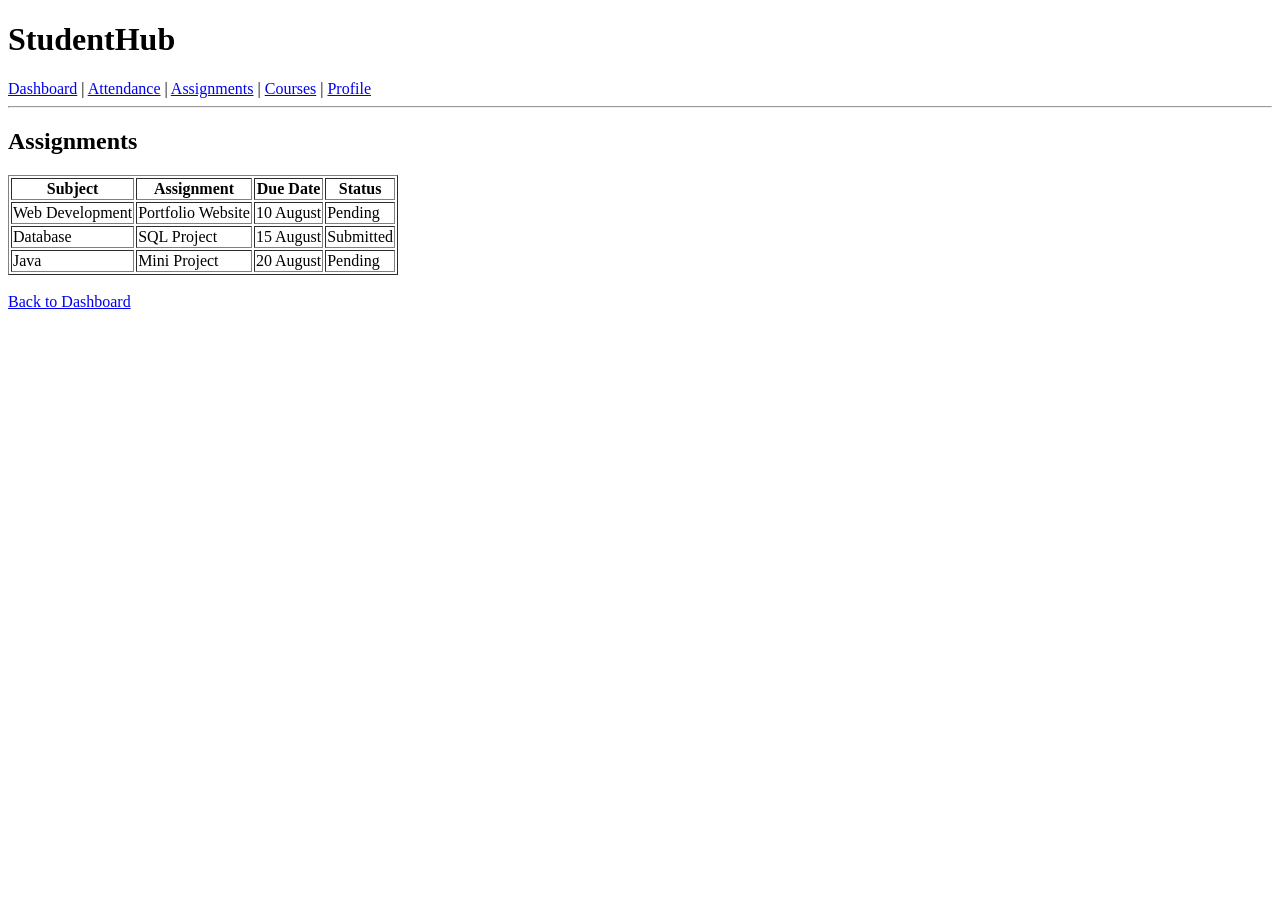
==== pages/assignments.html @ 300df367 "Add StudentHub project files" ====
<!DOCTYPE html>
<html>
<head>
    <title>Assignments - StudentHub</title>
</head>

<body>

<h1>StudentHub</h1>

<nav>
    <a href="dashboard.html">Dashboard</a> |
    <a href="attendance.html">Attendance</a> |
    <a href="assignments.html">Assignments</a> |
    <a href="courses.html">Courses</a> |
    <a href="profile.html">Profile</a>
</nav>

<hr>

<h2>Assignments</h2>

<table border="1">

<tr>
    <th>Subject</th>
    <th>Assignment</th>
    <th>Due Date</th>
    <th>Status</th>
</tr>

<tr>
    <td>Web Development</td>
    <td>Portfolio Website</td>
    <td>10 August</td>
    <td>Pending</td>
</tr>

<tr>
    <td>Database</td>
    <td>SQL Project</td>
    <td>15 August</td>
    <td>Submitted</td>
</tr>

<tr>
    <td>Java</td>
    <td>Mini Project</td>
    <td>20 August</td>
    <td>Pending</td>
</tr>

</table>

<br>

<a href="dashboard.html">Back to Dashboard</a>

</body>
</html>
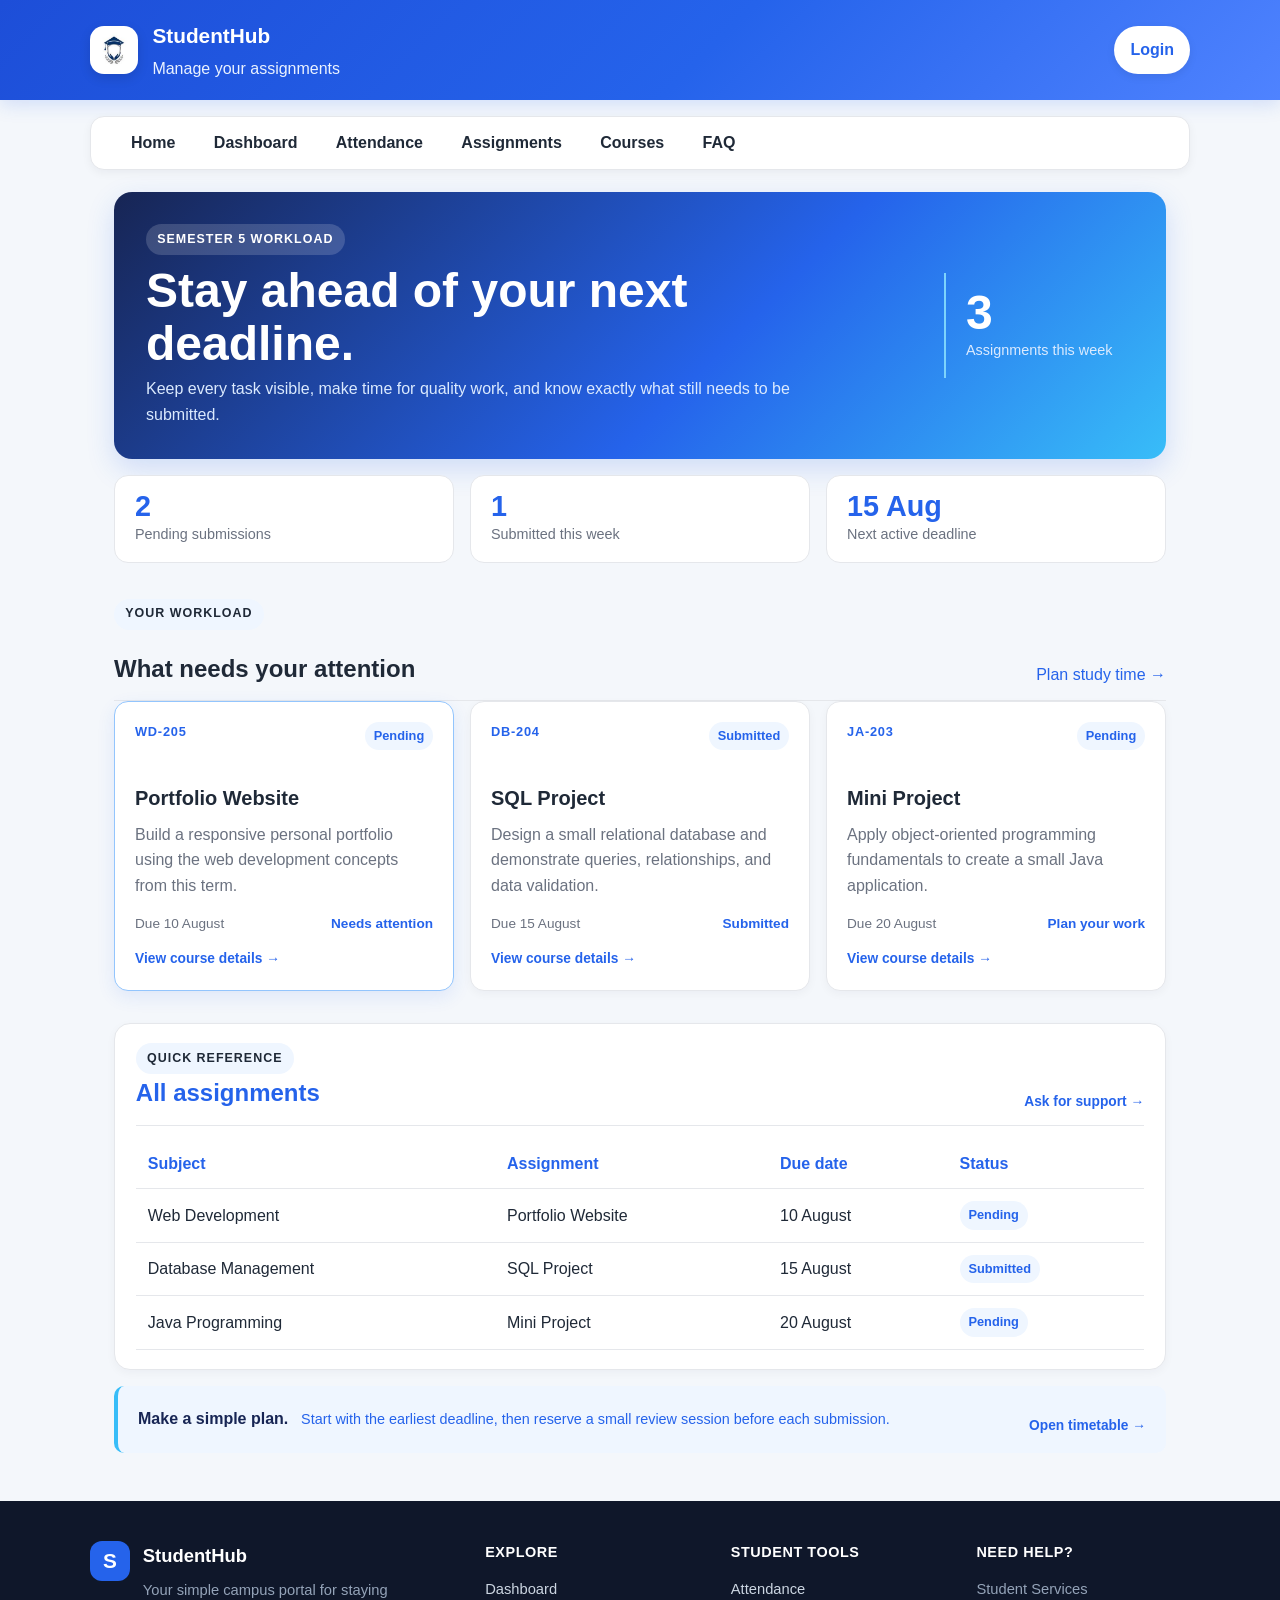
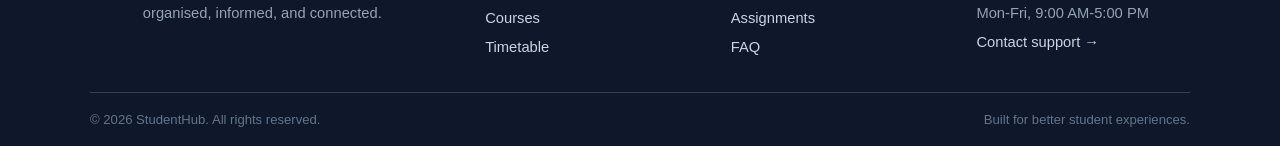
==== commit 059d47d0: "Initial commit" ====
--- a/pages/assignments.html
+++ b/pages/assignments.html
@@ -1,60 +1,121 @@
 <!DOCTYPE html>
-<html>
+<html lang="en">
 <head>
+    <meta charset="UTF-8">
+    <meta name="viewport" content="width=device-width, initial-scale=1.0">
     <title>Assignments - StudentHub</title>
+    <link rel="stylesheet" href="../css/style.css">
 </head>
+<body>
+    <header class="hero">
+        <div class="hero-inner">
+            <div class="brand">
+                <img class="logo" src="../images/logo.png" alt="StudentHub logo">
+                <div>
+                    <h1>StudentHub</h1>
+                    <p>Manage your assignments</p>
+                </div>
+            </div>
+            <a class="btn" href="login.html">Login</a>
+        </div>
+    </header>
 
-<body>
+    <nav class="top-nav">
+        <a href="index.html">Home</a>
+        <a href="dashboard.html">Dashboard</a>
+        <a href="attendance.html">Attendance</a>
+        <a href="assignments.html">Assignments</a>
+        <a href="courses.htm">Courses</a>
+        <a href="faq.html">FAQ</a>
+    </nav>
 
-<h1>StudentHub</h1>
+    <main class="container assignments-page">
+        <section class="assignments-welcome">
+            <div>
+                <span class="eyebrow">Semester 5 workload</span>
+                <h2>Stay ahead of your next deadline.</h2>
+                <p>Keep every task visible, make time for quality work, and know exactly what still needs to be submitted.</p>
+            </div>
+            <div class="assignment-count">
+                <strong>3</strong>
+                <span>Assignments this week</span>
+            </div>
+        </section>
 
-<nav>
-    <a href="dashboard.html">Dashboard</a> |
-    <a href="attendance.html">Attendance</a> |
-    <a href="assignments.html">Assignments</a> |
-    <a href="courses.html">Courses</a> |
-    <a href="profile.html">Profile</a>
-</nav>
+        <section class="assignment-summary" aria-label="Assignment summary">
+            <div><strong>2</strong><span>Pending submissions</span></div>
+            <div><strong>1</strong><span>Submitted this week</span></div>
+            <div><strong>15 Aug</strong><span>Next active deadline</span></div>
+        </section>
 
-<hr>
+        <section class="assignments-section">
+            <div class="section-heading">
+                <div>
+                    <span class="eyebrow">Your workload</span>
+                    <h2>What needs your attention</h2>
+                </div>
+                <a href="timetable.html">Plan study time &rarr;</a>
+            </div>
+            <div class="assignment-cards">
+                <article class="assignment-card assignment-card-priority">
+                    <div class="assignment-card-top"><span class="assignment-code">WD-205</span><span class="table-status pending">Pending</span></div>
+                    <h3>Portfolio Website</h3>
+                    <p>Build a responsive personal portfolio using the web development concepts from this term.</p>
+                    <div class="assignment-meta"><span>Due 10 August</span><strong>Needs attention</strong></div>
+                    <a href="courses.htm">View course details &rarr;</a>
+                </article>
+                <article class="assignment-card">
+                    <div class="assignment-card-top"><span class="assignment-code">DB-204</span><span class="table-status submitted">Submitted</span></div>
+                    <h3>SQL Project</h3>
+                    <p>Design a small relational database and demonstrate queries, relationships, and data validation.</p>
+                    <div class="assignment-meta"><span>Due 15 August</span><strong>Submitted</strong></div>
+                    <a href="courses.htm">View course details &rarr;</a>
+                </article>
+                <article class="assignment-card">
+                    <div class="assignment-card-top"><span class="assignment-code">JA-203</span><span class="table-status pending">Pending</span></div>
+                    <h3>Mini Project</h3>
+                    <p>Apply object-oriented programming fundamentals to create a small Java application.</p>
+                    <div class="assignment-meta"><span>Due 20 August</span><strong>Plan your work</strong></div>
+                    <a href="courses.htm">View course details &rarr;</a>
+                </article>
+            </div>
+        </section>
 
-<h2>Assignments</h2>
+        <section class="page-card assignment-table-card">
+            <div class="section-heading">
+                <div>
+                    <span class="eyebrow">Quick reference</span>
+                    <h2>All assignments</h2>
+                </div>
+                <a href="contact.html">Ask for support &rarr;</a>
+            </div>
+            <div class="table-wrap">
+                <table>
+                    <thead><tr><th>Subject</th><th>Assignment</th><th>Due date</th><th>Status</th></tr></thead>
+                    <tbody>
+                        <tr><td>Web Development</td><td>Portfolio Website</td><td>10 August</td><td><span class="table-status pending">Pending</span></td></tr>
+                        <tr><td>Database Management</td><td>SQL Project</td><td>15 August</td><td><span class="table-status submitted">Submitted</span></td></tr>
+                        <tr><td>Java Programming</td><td>Mini Project</td><td>20 August</td><td><span class="table-status pending">Pending</span></td></tr>
+                    </tbody>
+                </table>
+            </div>
+        </section>
 
-<table border="1">
+        <section class="assignment-tip">
+            <strong>Make a simple plan.</strong>
+            <span>Start with the earliest deadline, then reserve a small review session before each submission.</span>
+            <a href="timetable.html">Open timetable &rarr;</a>
+        </section>
+    </main>
 
-<tr>
-    <th>Subject</th>
-    <th>Assignment</th>
-    <th>Due Date</th>
-    <th>Status</th>
-</tr>
-
-<tr>
-    <td>Web Development</td>
-    <td>Portfolio Website</td>
-    <td>10 August</td>
-    <td>Pending</td>
-</tr>
-
-<tr>
-    <td>Database</td>
-    <td>SQL Project</td>
-    <td>15 August</td>
-    <td>Submitted</td>
-</tr>
-
-<tr>
-    <td>Java</td>
-    <td>Mini Project</td>
-    <td>20 August</td>
-    <td>Pending</td>
-</tr>
-
-</table>
-
-<br>
-
-<a href="dashboard.html">Back to Dashboard</a>
-
+    <footer class="site-footer">
+        <div class="footer-inner">
+            <div class="footer-brand"><div class="footer-logo">S</div><div><h2>StudentHub</h2><p>Your simple campus portal for staying organised, informed, and connected.</p></div></div>
+            <div class="footer-column"><h3>Explore</h3><a href="dashboard.html">Dashboard</a><a href="courses.htm">Courses</a><a href="timetable.html">Timetable</a></div>
+            <div class="footer-column"><h3>Student tools</h3><a href="attendance.html">Attendance</a><a href="assignments.html">Assignments</a><a href="faq.html">FAQ</a></div>
+            <div class="footer-column"><h3>Need help?</h3><p>Student Services<br>Mon-Fri, 9:00 AM-5:00 PM</p><a href="contact.html">Contact support &rarr;</a></div>
+        </div>
+        <div class="footer-bottom"><span>&copy; 2026 StudentHub. All rights reserved.</span><span>Built for better student experiences.</span></div>
+    </footer>
 </body>
 </html>
--- a/css/style.css
+++ b/css/style.css
@@ -0,0 +1,1871 @@
+:root {
+    --bg: #f4f7fb;
+    --card: #ffffff;
+    --text: #1f2937;
+    --muted: #6b7280;
+    --primary: #2563eb;
+    --border: #e5e7eb;
+}
+
+* {
+    box-sizing: border-box;
+}
+
+body {
+    margin: 0;
+    font-family: "Segoe UI", Arial, sans-serif;
+    background: var(--bg);
+    color: var(--text);
+    line-height: 1.6;
+}
+
+a {
+    color: var(--primary);
+    text-decoration: none;
+}
+
+a:hover {
+    color: #1d4ed8;
+}
+
+.hero {
+    background: linear-gradient(135deg, #1d4ed8, #2563eb 55%, #4f83ff);
+    color: #fff;
+    padding: 1.2rem 1.5rem;
+    box-shadow: 0 4px 18px rgba(37, 99, 235, 0.18);
+}
+
+.hero-inner {
+    max-width: 1100px;
+    margin: 0 auto;
+    display: flex;
+    justify-content: space-between;
+    align-items: center;
+    gap: 1rem;
+}
+
+.brand {
+    display: flex;
+    align-items: center;
+    gap: 0.9rem;
+}
+
+.logo {
+    width: 48px;
+    height: 48px;
+    border-radius: 14px;
+    object-fit: cover;
+    box-shadow: 0 4px 12px rgba(0, 0, 0, 0.12);
+    background: #fff;
+    padding: 2px;
+}
+
+.hero h1 {
+    margin: 0;
+    font-size: 1.3rem;
+    color: #fff;
+}
+
+.hero p {
+    margin: 0.2rem 0 0;
+    color: #eaf2ff;
+}
+
+.btn {
+    display: inline-block;
+    padding: 0.7rem 1rem;
+    border-radius: 999px;
+    background: #fff;
+    color: var(--primary);
+    font-weight: 600;
+    box-shadow: 0 3px 8px rgba(0, 0, 0, 0.08);
+}
+
+.btn.primary {
+    background: var(--primary);
+    color: #fff;
+}
+
+.btn.secondary {
+    background: transparent;
+    color: #fff;
+    border: 1px solid rgba(255,255,255,0.7);
+}
+
+.top-nav {
+    max-width: 1100px;
+    margin: 1rem auto 0;
+    padding: 0 1.5rem;
+    display: flex;
+    flex-wrap: wrap;
+    gap: 0.4rem;
+    background: #fff;
+    border: 1px solid var(--border);
+    border-radius: 14px;
+    box-shadow: 0 3px 10px rgba(15, 23, 42, 0.05);
+}
+
+.top-nav a {
+    padding: 0.8rem 1rem;
+    color: var(--text);
+    font-weight: 600;
+    border-radius: 10px;
+    transition: all 0.2s ease;
+}
+
+.top-nav a:hover {
+    background: var(--primary);
+    color: #fff;
+}
+
+.container {
+    max-width: 1100px;
+    margin: 1rem auto 2rem;
+    padding: 0 1.5rem;
+}
+
+.intro,
+.page-card,
+.auth-card {
+    background: var(--card);
+    border: 1px solid var(--border);
+    border-radius: 16px;
+    box-shadow: 0 3px 10px rgba(15, 23, 42, 0.04);
+}
+
+.intro,
+.page-card {
+    padding: 1.2rem 1.3rem;
+    margin-bottom: 1rem;
+}
+
+.intro h2,
+.page-card h2,
+.auth-card h1 {
+    margin: 0 0 0.4rem;
+    color: var(--primary);
+}
+
+.intro p,
+.page-card p,
+.auth-card p,
+.card p,
+.info-list,
+details p {
+    color: var(--muted);
+}
+
+.actions,
+.auth-links {
+    display: flex;
+    gap: 0.8rem;
+    flex-wrap: wrap;
+}
+
+.grid,
+.card-grid {
+    display: grid;
+    grid-template-columns: repeat(3, minmax(0, 1fr));
+    gap: 1rem;
+}
+
+.card {
+    background: var(--card);
+    border: 1px solid var(--border);
+    border-radius: 14px;
+    padding: 1rem;
+    box-shadow: 0 3px 10px rgba(15, 23, 42, 0.04);
+}
+
+.card h3 {
+    margin-top: 0;
+    margin-bottom: 0.4rem;
+    color: var(--primary);
+}
+
+.image-card img {
+    width: 100%;
+    height: 180px;
+    object-fit: cover;
+    border-radius: 10px;
+    margin-bottom: 0.7rem;
+}
+
+.auth-body {
+    min-height: 100vh;
+    display: grid;
+    place-items: center;
+    padding: 1.5rem;
+    background: linear-gradient(135deg, #eef4ff, #f8fbff);
+}
+
+.auth-card {
+    width: min(100%, 430px);
+    padding: 1.5rem;
+}
+
+form label {
+    display: block;
+    margin-bottom: 0.35rem;
+    font-weight: 600;
+}
+
+input,
+select,
+textarea,
+button {
+    width: 100%;
+    padding: 0.8rem 0.9rem;
+    border: 1px solid var(--border);
+    border-radius: 10px;
+    font: inherit;
+    margin-bottom: 0.8rem;
+}
+
+button {
+    background: var(--primary);
+    color: #fff;
+    border: none;
+    cursor: pointer;
+    font-weight: 600;
+}
+
+button:hover {
+    opacity: 0.95;
+}
+
+table {
+    width: 100%;
+    border-collapse: collapse;
+}
+
+th,
+td {
+    padding: 0.75rem;
+    border-bottom: 1px solid var(--border);
+    text-align: left;
+}
+
+th {
+    color: var(--primary);
+}
+
+.status-pill {
+    display: inline-block;
+    padding: 0.3rem 0.6rem;
+    border-radius: 999px;
+    background: #eff6ff;
+    color: var(--primary);
+    font-size: 0.85rem;
+    margin-bottom: 0.8rem;
+}
+
+.info-list {
+    padding-left: 1.1rem;
+    margin: 0;
+}
+
+summary {
+    cursor: pointer;
+    font-weight: 600;
+    color: var(--text);
+}
+
+summary + p {
+    margin-top: 0.45rem;
+}
+
+.contact-list > div {
+    margin-bottom: 0.7rem;
+}
+
+.site-footer {
+    margin-top: 3rem;
+    padding: 2.5rem 1.5rem 1rem;
+    background: #0f172a;
+    color: #cbd5e1;
+}
+
+.footer-inner {
+    max-width: 1100px;
+    margin: 0 auto;
+    display: grid;
+    grid-template-columns: 1.7fr repeat(3, 1fr);
+    gap: 2rem;
+}
+
+.footer-brand {
+    display: flex;
+    align-items: flex-start;
+    gap: 0.8rem;
+}
+
+.footer-logo {
+    display: grid;
+    place-items: center;
+    flex: 0 0 40px;
+    width: 40px;
+    height: 40px;
+    border-radius: 12px;
+    background: #2563eb;
+    color: #fff;
+    font-size: 1.3rem;
+    font-weight: 800;
+}
+
+.footer-brand h2,
+.footer-column h3 {
+    margin: 0 0 0.55rem;
+    color: #fff;
+}
+
+.footer-brand h2 {
+    font-size: 1.15rem;
+}
+
+.footer-brand p,
+.footer-column p {
+    max-width: 260px;
+    margin: 0;
+    color: #94a3b8;
+    font-size: 0.92rem;
+}
+
+.footer-column {
+    display: flex;
+    flex-direction: column;
+    align-items: flex-start;
+    gap: 0.35rem;
+}
+
+.footer-column h3 {
+    font-size: 0.9rem;
+    letter-spacing: 0.04em;
+    text-transform: uppercase;
+}
+
+.footer-column a {
+    color: #cbd5e1;
+    font-size: 0.92rem;
+}
+
+.footer-column a:hover {
+    color: #fff;
+}
+
+.footer-bottom {
+    max-width: 1100px;
+    display: flex;
+    justify-content: space-between;
+    gap: 1rem;
+    margin: 2rem auto 0;
+    padding-top: 1rem;
+    border-top: 1px solid #334155;
+    color: #64748b;
+    font-size: 0.82rem;
+}
+
+.auth-footer {
+    width: min(100%, 1100px);
+    margin: 2rem auto 0;
+}
+
+@media (max-width: 768px) {
+    .hero-inner {
+        flex-direction: column;
+        align-items: flex-start;
+    }
+
+    .home-hero {
+        align-items: flex-start;
+        flex-direction: column;
+    }
+
+    .home-hero .actions {
+        width: 100%;
+    }
+
+    .home-hero .btn {
+        flex: 1 1 180px;
+        text-align: center;
+    }
+
+    .grid,
+    .card-grid,
+    .home-actions-grid {
+        grid-template-columns: 1fr;
+    }
+
+    .home-stats {
+        grid-template-columns: 1fr;
+    }
+
+    .home-section-heading {
+        align-items: flex-start;
+        flex-direction: column;
+    }
+}
+
+@media (max-width: 520px) {
+    .home-page {
+        padding: 0 1rem;
+    }
+
+    .home-hero {
+        padding: 1.35rem;
+    }
+
+    .home-hero h2 {
+        font-size: 2rem;
+    }
+
+    .home-hero .actions {
+        flex-direction: column;
+    }
+
+    .home-hero .btn {
+        flex-basis: auto;
+        width: 100%;
+    }
+
+    .campus-grid {
+        grid-template-columns: 1fr;
+    }
+
+    .campus-card {
+        grid-template-columns: 110px 1fr;
+    }
+}
+
+.skip-link {
+    position: absolute;
+    left: -9999px;
+}
+
+.skip-link:focus {
+    left: 1rem;
+    top: 1rem;
+    background: #fff;
+    padding: 0.5rem;
+    border-radius: 8px;
+}
+
+.breadcrumb {
+    font-size: 0.95rem;
+    color: var(--muted);
+    padding-left: 1.25rem;
+}
+
+.auth-page {
+    min-height: 100vh;
+    display: flex;
+    flex-direction: column;
+    justify-content: center;
+    align-items: center;
+    padding: 2rem 1rem;
+}
+
+.auth-page h1,
+.auth-page h2 {
+    text-align: center;
+    margin-bottom: 0.5rem;
+}
+
+.login-crd {
+    width: 100%;
+    max-width: 440px;
+    background: var(--card);
+    padding: 1.25rem;
+    border: 1px solid var(--border);
+    border-radius: 14px;
+    box-shadow: 0 4px 12px rgba(15, 23, 42, 0.04);
+    margin: 1rem 0;
+}
+
+.links {
+    display: flex;
+    justify-content: center;
+    gap: 1rem;
+    margin-top: 0.75rem;
+}
+
+.eyebrow {
+    display: inline-block;
+    padding: 0.35rem 0.7rem;
+    border-radius: 999px;
+    background: #eff6ff;
+    color: var(--primary-dark);
+    font-size: 0.78rem;
+    font-weight: 700;
+    letter-spacing: 0.08em;
+    text-transform: uppercase;
+}
+
+.page-intro {
+    margin-bottom: 1rem;
+}
+
+.page-intro h2 {
+    margin: 0.4rem 0 0.4rem;
+}
+
+.content-card,
+.info-card {
+    background: #f8fbff;
+    border: 1px solid var(--border);
+    border-radius: 14px;
+    padding: 1rem 1.1rem;
+    margin-top: 1rem;
+}
+
+.faq-item {
+    border-bottom: 1px solid var(--border);
+    padding: 0.7rem 0;
+}
+
+.faq-item:last-child {
+    border-bottom: 0;
+}
+
+.faq-item summary {
+    cursor: pointer;
+    font-weight: 600;
+    color: var(--primary-dark);
+}
+
+.faq-item[open] summary {
+    margin-bottom: 0.35rem;
+}
+
+.faq-answer {
+    color: var(--muted);
+    margin: 0;
+}
+
+.info-list {
+    padding-left: 1rem;
+    color: var(--muted);
+}
+
+.styled-form {
+    display: grid;
+    gap: 0.8rem;
+}
+
+.form-grid {
+    display: grid;
+    grid-template-columns: repeat(2, minmax(0, 1fr));
+    gap: 0.85rem;
+}
+
+.styled-form label {
+    display: grid;
+    gap: 0.35rem;
+    font-weight: 600;
+    color: var(--text);
+}
+
+.styled-form textarea {
+    min-height: 120px;
+    resize: vertical;
+}
+
+.contact-grid {
+    display: grid;
+    grid-template-columns: 1.05fr 0.95fr;
+    gap: 1rem;
+}
+
+.contact-list {
+    display: grid;
+    gap: 0.7rem;
+}
+
+.contact-list div {
+    background: var(--card);
+    border: 1px solid var(--border);
+    border-radius: 12px;
+    padding: 0.75rem;
+}
+
+.status-pill {
+    display: inline-block;
+    margin-bottom: 0.6rem;
+    padding: 0.3rem 0.6rem;
+    border-radius: 999px;
+    background: #eff6ff;
+    color: var(--primary);
+    font-size: 0.8rem;
+    font-weight: 700;
+}
+
+@media (max-width: 768px) {
+    .page-layout {
+        flex-direction: column;
+    }
+
+    .side-nav {
+        width: 100%;
+    }
+
+    .form-grid,
+    .contact-grid {
+        grid-template-columns: 1fr;
+    }
+
+    .footer-inner {
+        grid-template-columns: repeat(2, minmax(0, 1fr));
+    }
+}
+
+@media (max-width: 520px) {
+    .footer-inner {
+        grid-template-columns: 1fr;
+    }
+
+    .footer-bottom {
+        align-items: flex-start;
+        flex-direction: column;
+    }
+}
+
+.faq-hero {
+    display: flex;
+    justify-content: space-between;
+    align-items: end;
+    gap: 2rem;
+    margin-bottom: 1rem;
+    padding: 2rem;
+    border-radius: 16px;
+    background: linear-gradient(135deg, #172554, #2563eb 62%, #38bdf8);
+    color: #fff;
+    box-shadow: 0 8px 24px rgba(37, 99, 235, 0.18);
+}
+
+.faq-hero h2 {
+    max-width: 560px;
+    margin: 0.55rem 0 0.35rem;
+    font-size: clamp(1.8rem, 4vw, 3rem);
+    line-height: 1.1;
+}
+
+.faq-hero p {
+    max-width: 600px;
+    margin: 0;
+    color: #dbeafe;
+}
+
+.faq-hero .eyebrow,
+.support-banner .eyebrow {
+    background: rgba(255, 255, 255, 0.16);
+    color: #fff;
+}
+
+.faq-hero-note {
+    display: grid;
+    gap: 0.25rem;
+    min-width: 220px;
+    max-width: 270px;
+    padding: 1rem;
+    border-left: 2px solid #7dd3fc;
+}
+
+.faq-hero-note span {
+    color: #dbeafe;
+    font-size: 0.92rem;
+}
+
+.faq-hero-note a {
+    margin-top: 0.35rem;
+    color: #fff;
+    font-weight: 700;
+}
+
+.faq-topics {
+    display: grid;
+    grid-template-columns: repeat(4, minmax(0, 1fr));
+    gap: 0.75rem;
+    margin-bottom: 1rem;
+}
+
+.faq-topics a {
+    display: grid;
+    gap: 0.1rem;
+    padding: 1rem;
+    border: 1px solid var(--border);
+    border-radius: 12px;
+    background: var(--card);
+    color: var(--text);
+    transition: transform 0.2s ease, border-color 0.2s ease;
+}
+
+.faq-topics a:hover {
+    border-color: #93c5fd;
+    transform: translateY(-2px);
+}
+
+.topic-icon {
+    color: var(--primary);
+    font-size: 0.78rem;
+    font-weight: 800;
+}
+
+.faq-topics small {
+    color: var(--muted);
+}
+
+.faq-section {
+    margin-bottom: 1rem;
+}
+
+.section-heading {
+    display: flex;
+    justify-content: space-between;
+    align-items: end;
+    gap: 1rem;
+    padding-bottom: 0.75rem;
+    border-bottom: 1px solid var(--border);
+}
+
+.section-heading h2 {
+    margin-bottom: 0;
+}
+
+.section-heading p {
+    max-width: 320px;
+    margin: 0;
+    text-align: right;
+}
+
+.faq-item {
+    padding: 1rem 0;
+}
+
+.faq-item summary {
+    padding-right: 1.5rem;
+    color: var(--text);
+}
+
+.faq-answer {
+    max-width: 760px;
+    line-height: 1.7;
+}
+
+.support-banner {
+    display: flex;
+    justify-content: space-between;
+    align-items: center;
+    gap: 1rem;
+    padding: 1.5rem 2rem;
+    border-radius: 16px;
+    background: #2563eb;
+    color: #fff;
+}
+
+.support-banner h2 {
+    margin: 0.45rem 0 0.2rem;
+}
+
+.support-banner p {
+    margin: 0;
+    color: #dbeafe;
+}
+
+@media (max-width: 768px) {
+    .faq-hero,
+    .support-banner {
+        align-items: flex-start;
+        flex-direction: column;
+    }
+
+    .faq-hero {
+        padding: 1.5rem;
+    }
+
+    .faq-hero-note {
+        width: 100%;
+        max-width: none;
+    }
+
+    .faq-topics {
+        grid-template-columns: repeat(2, minmax(0, 1fr));
+    }
+
+    .section-heading {
+        align-items: flex-start;
+        flex-direction: column;
+        gap: 0.2rem;
+    }
+
+    .section-heading p {
+        text-align: left;
+    }
+}
+
+@media (max-width: 420px) {
+    .faq-topics {
+        grid-template-columns: 1fr;
+    }
+
+    .support-banner {
+        padding: 1.25rem;
+    }
+}
+
+.home-page {
+    margin-top: 1.4rem;
+}
+
+.home-hero {
+    display: flex;
+    justify-content: space-between;
+    align-items: end;
+    gap: 2rem;
+    padding: clamp(1.5rem, 4vw, 3rem);
+    border-radius: 18px;
+    background: linear-gradient(135deg, #172554, #1d4ed8 58%, #38bdf8);
+    color: #fff;
+    box-shadow: 0 10px 28px rgba(37, 99, 235, 0.2);
+}
+
+.home-hero-copy {
+    max-width: 670px;
+}
+
+.home-hero h2 {
+    margin: 0.65rem 0 0.5rem;
+    font-size: clamp(2rem, 5vw, 3.7rem);
+    line-height: 1.08;
+    letter-spacing: -0.02em;
+}
+
+.home-hero p {
+    max-width: 590px;
+    margin: 0;
+    color: #dbeafe;
+    font-size: 1.05rem;
+}
+
+.home-hero .eyebrow {
+    background: rgba(255, 255, 255, 0.16);
+    color: #fff;
+}
+
+.home-hero .actions {
+    flex: 0 0 auto;
+}
+
+.home-hero .btn.secondary {
+    color: #fff;
+}
+
+.home-stats {
+    display: grid;
+    grid-template-columns: repeat(3, minmax(0, 1fr));
+    gap: 1px;
+    margin: 1rem 0 2.2rem;
+    overflow: hidden;
+    border: 1px solid var(--border);
+    border-radius: 14px;
+    background: var(--border);
+}
+
+.home-stats > div {
+    display: grid;
+    gap: 0.15rem;
+    padding: 1.1rem 1.25rem;
+    background: var(--card);
+}
+
+.home-stats strong {
+    color: var(--primary);
+    font-size: 1.8rem;
+    line-height: 1;
+}
+
+.home-stats span {
+    color: var(--muted);
+    font-size: 0.9rem;
+}
+
+.home-stats a,
+.action-link {
+    margin-top: 0.35rem;
+    font-size: 0.88rem;
+    font-weight: 700;
+}
+
+.home-section {
+    margin-bottom: 2.2rem;
+}
+
+.home-section-heading {
+    display: flex;
+    justify-content: space-between;
+    align-items: end;
+    gap: 1rem;
+    margin-bottom: 1rem;
+}
+
+.home-section-heading h2 {
+    margin: 0.45rem 0 0;
+    color: var(--text);
+}
+
+.home-section-heading p {
+    margin: 0.2rem 0 0;
+    color: var(--muted);
+}
+
+.home-actions-grid,
+.campus-grid {
+    display: grid;
+    grid-template-columns: repeat(3, minmax(0, 1fr));
+    gap: 1rem;
+}
+
+.action-card,
+.campus-card {
+    border: 1px solid var(--border);
+    border-radius: 14px;
+    background: var(--card);
+    box-shadow: 0 3px 10px rgba(15, 23, 42, 0.04);
+}
+
+.action-card {
+    display: flex;
+    min-height: 245px;
+    flex-direction: column;
+    padding: 1.25rem;
+    color: var(--text);
+    transition: transform 0.2s ease, border-color 0.2s ease, box-shadow 0.2s ease;
+}
+
+.action-card:hover {
+    border-color: #93c5fd;
+    box-shadow: 0 8px 20px rgba(37, 99, 235, 0.1);
+    transform: translateY(-3px);
+}
+
+.action-number {
+    color: var(--primary);
+    font-size: 0.8rem;
+    font-weight: 800;
+}
+
+.action-card h3 {
+    margin: 2.5rem 0 0.4rem;
+    font-size: 1.2rem;
+}
+
+.action-card p {
+    margin: 0;
+    color: var(--muted);
+}
+
+.action-link {
+    margin-top: auto;
+}
+
+.campus-section {
+    padding-top: 0.2rem;
+}
+
+.campus-grid {
+    grid-template-columns: repeat(2, minmax(0, 1fr));
+}
+
+.campus-card {
+    display: grid;
+    grid-template-columns: 160px 1fr;
+    overflow: hidden;
+}
+
+.campus-card img {
+    width: 100%;
+    height: 100%;
+    min-height: 150px;
+    object-fit: cover;
+}
+
+.campus-card div {
+    padding: 1rem;
+}
+
+.campus-card h3 {
+    margin: 0 0 0.35rem;
+    color: var(--primary);
+}
+
+.campus-card p {
+    margin: 0;
+    color: var(--muted);
+}
+
+.dashboard-page {
+    margin-top: 1.4rem;
+}
+
+.dashboard-welcome {
+    display: flex;
+    justify-content: space-between;
+    align-items: center;
+    gap: 2rem;
+    padding: 2rem;
+    border-radius: 18px;
+    background: linear-gradient(135deg, #172554, #1d4ed8 58%, #38bdf8);
+    color: #fff;
+    box-shadow: 0 10px 28px rgba(37, 99, 235, 0.2);
+}
+
+.dashboard-welcome .eyebrow {
+    background: rgba(255, 255, 255, 0.16);
+    color: #fff;
+}
+
+.dashboard-welcome h2 {
+    margin: 0.6rem 0 0.35rem;
+    color: #fff;
+    font-size: clamp(1.9rem, 4vw, 3rem);
+    line-height: 1.1;
+}
+
+.dashboard-welcome p {
+    margin: 0;
+    color: #dbeafe;
+}
+
+.student-profile {
+    display: grid;
+    min-width: 205px;
+    gap: 0.15rem;
+    padding: 1rem 1.15rem;
+    border-left: 2px solid #7dd3fc;
+}
+
+.student-profile span {
+    color: #dbeafe;
+    font-size: 0.9rem;
+}
+
+.dashboard-metrics {
+    display: grid;
+    grid-template-columns: repeat(3, minmax(0, 1fr));
+    gap: 1rem;
+    margin: 1rem 0 2rem;
+}
+
+.metric-card {
+    display: grid;
+    gap: 0.2rem;
+    padding: 1.25rem;
+    border: 1px solid var(--border);
+    border-radius: 14px;
+    background: var(--card);
+    color: var(--text);
+    box-shadow: 0 3px 10px rgba(15, 23, 42, 0.04);
+    transition: transform 0.2s ease, border-color 0.2s ease;
+}
+
+.metric-card:hover {
+    border-color: #93c5fd;
+    transform: translateY(-2px);
+}
+
+.metric-label {
+    color: var(--muted);
+    font-size: 0.9rem;
+}
+
+.metric-card strong {
+    color: var(--primary);
+    font-size: 2rem;
+    line-height: 1.1;
+}
+
+.metric-note {
+    color: var(--primary);
+    font-size: 0.86rem;
+    font-weight: 700;
+}
+
+.dashboard-grid {
+    display: grid;
+    grid-template-columns: 1.15fr 0.85fr;
+    gap: 1rem;
+}
+
+.dashboard-priority,
+.dashboard-snapshot {
+    margin-bottom: 0;
+}
+
+.dashboard-priority h2,
+.dashboard-snapshot h2 {
+    margin-top: 0.45rem;
+}
+
+.dashboard-priority .section-heading {
+    margin-bottom: 0.35rem;
+}
+
+.priority-item {
+    display: grid;
+    grid-template-columns: 34px 1fr auto;
+    align-items: center;
+    gap: 0.8rem;
+    padding: 1rem 0;
+    border-bottom: 1px solid var(--border);
+    color: var(--text);
+}
+
+.priority-item:last-child {
+    border-bottom: 0;
+}
+
+.priority-item > span:nth-child(2) {
+    display: grid;
+    gap: 0.15rem;
+}
+
+.priority-icon {
+    display: grid;
+    place-items: center;
+    width: 32px;
+    height: 32px;
+    border-radius: 10px;
+    background: #eff6ff;
+    color: var(--primary);
+    font-size: 0.78rem;
+    font-weight: 800;
+}
+
+.priority-item small {
+    color: var(--muted);
+}
+
+.priority-arrow {
+    color: var(--primary);
+    font-size: 1.2rem;
+}
+
+.dashboard-snapshot table {
+    margin: 1rem 0;
+}
+
+.table-status {
+    display: inline-block;
+    padding: 0.25rem 0.55rem;
+    border-radius: 999px;
+    font-size: 0.8rem;
+    font-weight: 700;
+}
+
+.table-status.good {
+    background: #eff6ff;
+    color: #2563eb;
+}
+
+.table-status.pending {
+    background: #eff6ff;
+    color: #2563eb;
+}
+
+.table-status.info {
+    background: #eff6ff;
+    color: var(--primary);
+}
+
+.text-link {
+    font-size: 0.9rem;
+    font-weight: 700;
+}
+
+.attendance-page {
+    margin-top: 1.4rem;
+}
+
+.attendance-welcome {
+    display: flex;
+    justify-content: space-between;
+    align-items: center;
+    gap: 2rem;
+    padding: 2rem;
+    border-radius: 18px;
+    background: linear-gradient(135deg, #172554, #2563eb 58%, #38bdf8);
+    color: #fff;
+    box-shadow: 0 10px 28px rgba(15, 118, 110, 0.18);
+}
+
+.attendance-welcome .eyebrow {
+    background: rgba(255, 255, 255, 0.16);
+    color: #fff;
+}
+
+.attendance-welcome h2 {
+    margin: 0.6rem 0 0.35rem;
+    color: #fff;
+    font-size: clamp(1.9rem, 4vw, 3rem);
+    line-height: 1.1;
+}
+
+.attendance-welcome p {
+    max-width: 620px;
+    margin: 0;
+    color: #dbeafe;
+}
+
+.attendance-score {
+    display: grid;
+    min-width: 180px;
+    gap: 0.1rem;
+    padding: 1rem 1.25rem;
+    border-left: 2px solid #7dd3fc;
+}
+
+.attendance-score strong {
+    font-size: 3rem;
+    line-height: 1;
+}
+
+.attendance-score span {
+    color: #dbeafe;
+    font-size: 0.9rem;
+}
+
+.attendance-summary {
+    display: grid;
+    grid-template-columns: repeat(3, minmax(0, 1fr));
+    gap: 1rem;
+    margin: 1rem 0 2.2rem;
+}
+
+.attendance-summary div {
+    display: grid;
+    gap: 0.15rem;
+    padding: 1rem 1.25rem;
+    border: 1px solid var(--border);
+    border-radius: 14px;
+    background: var(--card);
+}
+
+.attendance-summary strong {
+    color: #2563eb;
+    font-size: 1.8rem;
+    line-height: 1;
+}
+
+.attendance-summary span,
+.attendance-card p {
+    color: var(--muted);
+    font-size: 0.9rem;
+}
+
+.attendance-subjects {
+    margin-bottom: 2rem;
+}
+
+.attendance-cards {
+    display: grid;
+    grid-template-columns: repeat(3, minmax(0, 1fr));
+    gap: 1rem;
+}
+
+.attendance-card {
+    padding: 1.15rem;
+    border: 1px solid var(--border);
+    border-radius: 14px;
+    background: var(--card);
+    box-shadow: 0 3px 10px rgba(15, 23, 42, 0.04);
+}
+
+.attendance-card-top {
+    display: flex;
+    justify-content: space-between;
+    align-items: start;
+    gap: 0.75rem;
+    font-weight: 700;
+}
+
+.attendance-card-top strong {
+    color: #2563eb;
+    font-size: 1.25rem;
+}
+
+.progress-track {
+    height: 8px;
+    margin: 1rem 0 0.65rem;
+    overflow: hidden;
+    border-radius: 999px;
+    background: #dbeafe;
+}
+
+.progress-track span {
+    display: block;
+    height: 100%;
+    border-radius: inherit;
+    background: #2563eb;
+}
+
+.attendance-card p {
+    margin: 0 0 0.6rem;
+}
+
+.attendance-card a,
+.attendance-table-card > .section-heading a,
+.attendance-tip a {
+    font-size: 0.88rem;
+    font-weight: 700;
+}
+
+.attendance-table-card .section-heading {
+    margin-bottom: 0.8rem;
+}
+
+.table-wrap {
+    overflow-x: auto;
+}
+
+.table-wrap table {
+    min-width: 600px;
+}
+
+.attendance-tip {
+    display: flex;
+    align-items: center;
+    gap: 0.8rem;
+    margin-top: 1rem;
+    padding: 1rem 1.25rem;
+    border-left: 4px solid #38bdf8;
+    border-radius: 10px;
+    background: #eff6ff;
+    color: #172554;
+}
+
+.attendance-tip span {
+    flex: 1;
+    color: #2563eb;
+    font-size: 0.9rem;
+}
+
+.courses-page {
+    margin-top: 1.4rem;
+}
+
+.courses-welcome {
+    display: flex;
+    justify-content: space-between;
+    align-items: center;
+    gap: 2rem;
+    padding: 2rem;
+    border-radius: 18px;
+    background: linear-gradient(135deg, #172554, #2563eb 58%, #38bdf8);
+    color: #fff;
+    box-shadow: 0 10px 28px rgba(194, 65, 12, 0.18);
+}
+
+.courses-welcome .eyebrow {
+    background: rgba(255, 255, 255, 0.16);
+    color: #fff;
+}
+
+.courses-welcome h2 {
+    max-width: 650px;
+    margin: 0.6rem 0 0.35rem;
+    color: #fff;
+    font-size: clamp(1.9rem, 4vw, 3rem);
+    line-height: 1.1;
+}
+
+.courses-welcome p {
+    max-width: 650px;
+    margin: 0;
+    color: #dbeafe;
+}
+
+.courses-count {
+    display: grid;
+    min-width: 170px;
+    gap: 0.1rem;
+    padding: 1rem 1.25rem;
+    border-left: 2px solid #7dd3fc;
+}
+
+.courses-count strong {
+    font-size: 3rem;
+    line-height: 1;
+}
+
+.courses-count span {
+    color: #dbeafe;
+    font-size: 0.9rem;
+}
+
+.course-summary {
+    display: grid;
+    grid-template-columns: repeat(3, minmax(0, 1fr));
+    gap: 1rem;
+    margin: 1rem 0 2.2rem;
+}
+
+.course-summary div {
+    display: grid;
+    gap: 0.15rem;
+    padding: 1rem 1.25rem;
+    border: 1px solid var(--border);
+    border-radius: 14px;
+    background: var(--card);
+}
+
+.course-summary strong {
+    color: #2563eb;
+    font-size: 1.8rem;
+    line-height: 1;
+}
+
+.course-summary span {
+    color: var(--muted);
+    font-size: 0.9rem;
+}
+
+.courses-section {
+    margin-bottom: 2rem;
+}
+
+.course-cards {
+    display: grid;
+    grid-template-columns: repeat(3, minmax(0, 1fr));
+    gap: 1rem;
+}
+
+.course-card {
+    display: flex;
+    min-height: 310px;
+    flex-direction: column;
+    padding: 1.25rem;
+    border: 1px solid var(--border);
+    border-radius: 14px;
+    background: var(--card);
+    box-shadow: 0 3px 10px rgba(15, 23, 42, 0.04);
+}
+
+.course-card-top,
+.course-detail,
+.course-footer {
+    display: flex;
+    justify-content: space-between;
+    gap: 0.7rem;
+}
+
+.course-code {
+    color: #2563eb;
+    font-size: 0.8rem;
+    font-weight: 800;
+    letter-spacing: 0.06em;
+}
+
+.course-status {
+    padding: 0.2rem 0.5rem;
+    border-radius: 999px;
+    background: #eff6ff;
+    color: #2563eb;
+    font-size: 0.75rem;
+    font-weight: 700;
+}
+
+.course-card h3 {
+    margin: 2rem 0 0.45rem;
+    color: var(--text);
+    font-size: 1.25rem;
+}
+
+.course-card p {
+    margin: 0;
+    color: var(--muted);
+}
+
+.course-detail {
+    align-items: center;
+    margin-top: auto;
+    color: var(--muted);
+    font-size: 0.88rem;
+}
+
+.course-detail strong {
+    color: #2563eb;
+    font-size: 1.1rem;
+}
+
+.course-progress {
+    height: 7px;
+    margin: 0.55rem 0 0.8rem;
+    overflow: hidden;
+    border-radius: 999px;
+    background: #dbeafe;
+}
+
+.course-progress span {
+    display: block;
+    height: 100%;
+    border-radius: inherit;
+    background: #2563eb;
+}
+
+.assignments-page {
+    margin-top: 1.4rem;
+}
+
+.assignments-welcome {
+    display: flex;
+    justify-content: space-between;
+    align-items: center;
+    gap: 2rem;
+    padding: 2rem;
+    border-radius: 18px;
+    background: linear-gradient(135deg, #172554, #2563eb 58%, #38bdf8);
+    color: #fff;
+    box-shadow: 0 10px 28px rgba(37, 99, 235, 0.18);
+}
+
+.assignments-welcome .eyebrow {
+    background: rgba(255, 255, 255, 0.16);
+    color: #fff;
+}
+
+.assignments-welcome h2 {
+    max-width: 650px;
+    margin: 0.6rem 0 0.35rem;
+    color: #fff;
+    font-size: clamp(1.9rem, 4vw, 3rem);
+    line-height: 1.1;
+}
+
+.assignments-welcome p {
+    max-width: 650px;
+    margin: 0;
+    color: #dbeafe;
+}
+
+.assignment-count {
+    display: grid;
+    min-width: 190px;
+    gap: 0.1rem;
+    padding: 1rem 1.25rem;
+    border-left: 2px solid #7dd3fc;
+}
+
+.assignment-count strong {
+    font-size: 3rem;
+    line-height: 1;
+}
+
+.assignment-count span {
+    color: #dbeafe;
+    font-size: 0.9rem;
+}
+
+.assignment-summary {
+    display: grid;
+    grid-template-columns: repeat(3, minmax(0, 1fr));
+    gap: 1rem;
+    margin: 1rem 0 2.2rem;
+}
+
+.assignment-summary div {
+    display: grid;
+    gap: 0.15rem;
+    padding: 1rem 1.25rem;
+    border: 1px solid var(--border);
+    border-radius: 14px;
+    background: var(--card);
+}
+
+.assignment-summary strong {
+    color: var(--primary);
+    font-size: 1.8rem;
+    line-height: 1;
+}
+
+.assignment-summary span {
+    color: var(--muted);
+    font-size: 0.9rem;
+}
+
+.assignments-section {
+    margin-bottom: 2rem;
+}
+
+.assignment-cards {
+    display: grid;
+    grid-template-columns: repeat(3, minmax(0, 1fr));
+    gap: 1rem;
+}
+
+.assignment-card {
+    display: flex;
+    min-height: 290px;
+    flex-direction: column;
+    padding: 1.25rem;
+    border: 1px solid var(--border);
+    border-radius: 14px;
+    background: var(--card);
+    box-shadow: 0 3px 10px rgba(15, 23, 42, 0.04);
+}
+
+.assignment-card-priority {
+    border-color: #93c5fd;
+    box-shadow: 0 6px 18px rgba(37, 99, 235, 0.1);
+}
+
+.assignment-card-top,
+.assignment-meta {
+    display: flex;
+    justify-content: space-between;
+    align-items: start;
+    gap: 0.7rem;
+}
+
+.assignment-code {
+    color: var(--primary);
+    font-size: 0.8rem;
+    font-weight: 800;
+    letter-spacing: 0.06em;
+}
+
+.assignment-card h3 {
+    margin: 2rem 0 0.45rem;
+    color: var(--text);
+    font-size: 1.25rem;
+}
+
+.assignment-card p {
+    margin: 0;
+    color: var(--muted);
+}
+
+.assignment-meta {
+    align-items: end;
+    margin-top: auto;
+    color: var(--muted);
+    font-size: 0.85rem;
+}
+
+.assignment-meta strong {
+    color: var(--primary);
+    text-align: right;
+}
+
+.assignment-card > a,
+.assignment-table-card > .section-heading a,
+.assignment-tip a {
+    margin-top: 0.8rem;
+    font-size: 0.86rem;
+    font-weight: 700;
+}
+
+.table-status.submitted {
+    background: #eff6ff;
+    color: var(--primary);
+}
+
+.assignment-table-card .section-heading {
+    margin-bottom: 0.8rem;
+}
+
+.assignment-tip {
+    display: flex;
+    align-items: center;
+    gap: 0.8rem;
+    margin-top: 1rem;
+    padding: 1rem 1.25rem;
+    border-left: 4px solid #38bdf8;
+    border-radius: 10px;
+    background: #eff6ff;
+    color: #172554;
+}
+
+.assignment-tip span {
+    flex: 1;
+    color: var(--primary);
+    font-size: 0.9rem;
+}
+
+@media (max-width: 768px) {
+    .assignments-welcome {
+        align-items: flex-start;
+        flex-direction: column;
+        padding: 1.5rem;
+    }
+
+    .assignment-count {
+        width: 100%;
+    }
+
+    .assignment-summary,
+    .assignment-cards {
+        grid-template-columns: 1fr;
+    }
+
+    .assignment-tip {
+        align-items: flex-start;
+        flex-direction: column;
+        gap: 0.25rem;
+    }
+}
+
+@media (max-width: 520px) {
+    .assignments-page {
+        padding: 0 1rem;
+    }
+
+    .assignments-welcome h2 {
+        font-size: 2rem;
+    }
+
+    .assignment-meta {
+        align-items: flex-start;
+        flex-direction: column;
+        gap: 0.2rem;
+    }
+
+    .assignment-meta strong {
+        text-align: left;
+    }
+}
+
+.course-footer {
+    align-items: end;
+    color: var(--muted);
+    font-size: 0.8rem;
+}
+
+.course-footer a,
+.course-table-card > .section-heading a {
+    flex: 0 0 auto;
+    font-size: 0.86rem;
+    font-weight: 700;
+}
+
+.course-table-card .section-heading {
+    margin-bottom: 0.8rem;
+}
+
+@media (max-width: 768px) {
+    .courses-welcome {
+        align-items: flex-start;
+        flex-direction: column;
+        padding: 1.5rem;
+    }
+
+    .courses-count {
+        width: 100%;
+    }
+
+    .course-summary,
+    .course-cards {
+        grid-template-columns: 1fr;
+    }
+}
+
+@media (max-width: 520px) {
+    .courses-page {
+        padding: 0 1rem;
+    }
+
+    .courses-welcome h2 {
+        font-size: 2rem;
+    }
+
+    .course-footer {
+        align-items: flex-start;
+        flex-direction: column;
+        gap: 0.2rem;
+    }
+}
+
+@media (max-width: 768px) {
+    .attendance-welcome {
+        align-items: flex-start;
+        flex-direction: column;
+        padding: 1.5rem;
+    }
+
+    .attendance-score {
+        width: 100%;
+    }
+
+    .attendance-summary,
+    .attendance-cards {
+        grid-template-columns: 1fr;
+    }
+
+    .attendance-tip {
+        align-items: flex-start;
+        flex-direction: column;
+        gap: 0.25rem;
+    }
+}
+
+@media (max-width: 520px) {
+    .attendance-page {
+        padding: 0 1rem;
+    }
+
+    .attendance-welcome h2 {
+        font-size: 2rem;
+    }
+}
+
+@media (max-width: 768px) {
+    .dashboard-welcome {
+        align-items: flex-start;
+        flex-direction: column;
+        padding: 1.5rem;
+    }
+
+    .student-profile {
+        width: 100%;
+    }
+
+    .dashboard-metrics,
+    .dashboard-grid {
+        grid-template-columns: 1fr;
+    }
+}
+
+@media (max-width: 520px) {
+    .dashboard-page {
+        padding: 0 1rem;
+    }
+
+    .dashboard-welcome h2 {
+        font-size: 2rem;
+    }
+
+    .priority-item {
+        grid-template-columns: 32px 1fr;
+    }
+
+    .priority-arrow {
+        display: none;
+    }
+
+    .dashboard-snapshot {
+        overflow-x: auto;
+    }
+
+    .dashboard-snapshot table {
+        min-width: 340px;
+    }
+}
+
+@media (max-width: 768px) {
+    .home-stats,
+    .home-actions-grid {
+        grid-template-columns: 1fr;
+    }
+
+    .campus-grid {
+        grid-template-columns: 1fr;
+    }
+}
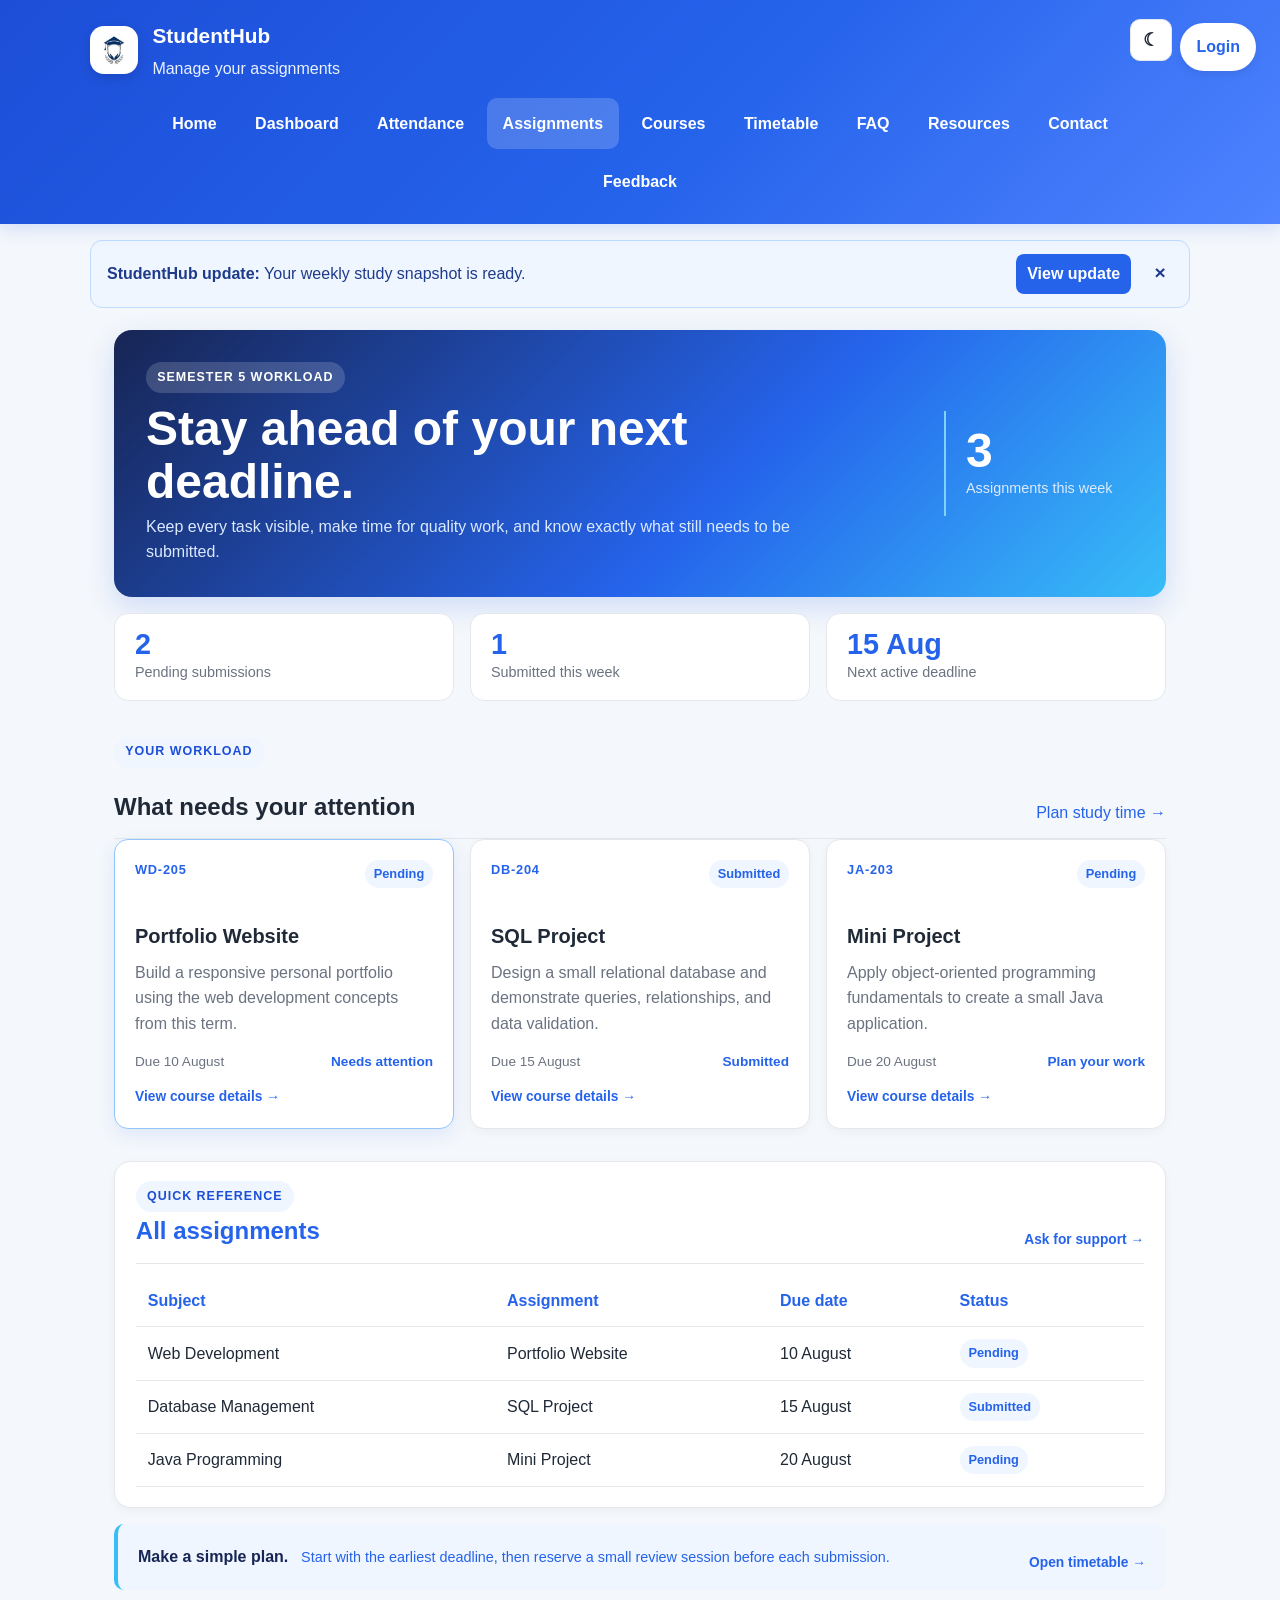
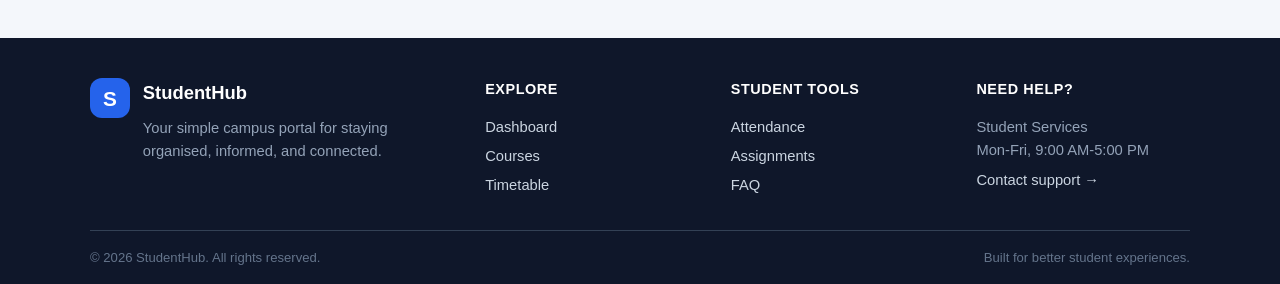
==== commit 2291a757: "Add StudentHub project files Add the student portal source, assets, and project documentation. Keep " ====
--- a/pages/assignments.html
+++ b/pages/assignments.html
@@ -117,5 +117,6 @@
         </div>
         <div class="footer-bottom"><span>&copy; 2026 StudentHub. All rights reserved.</span><span>Built for better student experiences.</span></div>
     </footer>
+    <script src="../javascript/site.js" defer></script>
 </body>
 </html>
--- a/css/style.css
+++ b/css/style.css
@@ -4,7 +4,10 @@
     --text: #1f2937;
     --muted: #6b7280;
     --primary: #2563eb;
+    --primary-dark: #1d4ed8;
     --border: #e5e7eb;
+    --surface-soft: #f8fbff;
+    --shadow: 0 3px 10px rgba(15, 23, 42, 0.05);
 }
 
 * {
@@ -17,6 +20,7 @@
     background: var(--bg);
     color: var(--text);
     line-height: 1.6;
+    transition: background 0.25s ease, color 0.25s ease;
 }
 
 a {
@@ -29,15 +33,21 @@
 }
 
 .hero {
+    position: relative;
     background: linear-gradient(135deg, #1d4ed8, #2563eb 55%, #4f83ff);
     color: #fff;
     padding: 1.2rem 1.5rem;
     box-shadow: 0 4px 18px rgba(37, 99, 235, 0.18);
+}
+
+.hero.has-nav {
+    padding-bottom: 1rem;
 }
 
 .hero-inner {
     max-width: 1100px;
     margin: 0 auto;
+    padding-right: 11rem;
     display: flex;
     justify-content: space-between;
     align-items: center;
@@ -97,6 +107,7 @@
     margin: 1rem auto 0;
     padding: 0 1.5rem;
     display: flex;
+    justify-content: center;
     flex-wrap: wrap;
     gap: 0.4rem;
     background: #fff;
@@ -116,6 +127,359 @@
 .top-nav a:hover {
     background: var(--primary);
     color: #fff;
+}
+
+.hero .top-nav {
+    max-width: 1100px;
+    margin-top: 1rem;
+    border-color: transparent;
+    background: transparent;
+    box-shadow: none;
+}
+
+.hero .top-nav a {
+    color: #fff;
+}
+
+.hero .top-nav a[aria-current="page"],
+.hero .top-nav a:hover {
+    background: rgba(255, 255, 255, 0.18);
+    color: #fff;
+}
+
+.top-nav a[aria-current="page"] {
+    background: var(--primary);
+    color: #fff;
+}
+
+.site-tools {
+    display: flex;
+    align-items: center;
+    gap: 0.5rem;
+    margin-left: auto;
+}
+
+.hero .site-tools {
+    position: absolute;
+    top: 1.2rem;
+    right: 1.5rem;
+    flex: 0 0 auto;
+}
+
+.menu-toggle,
+.theme-toggle {
+    display: inline-grid;
+    place-items: center;
+    width: 42px;
+    height: 42px;
+    padding: 0;
+    border: 1px solid var(--border);
+    border-radius: 10px;
+    background: var(--card);
+    color: var(--text);
+    cursor: pointer;
+    font-size: 1.15rem;
+}
+
+.menu-toggle {
+    display: none;
+}
+
+.notification-banner {
+    display: flex;
+    align-items: center;
+    justify-content: flex-start;
+    gap: 1rem;
+    max-width: 1100px;
+    margin: 1rem auto 0;
+    padding: 0.8rem 1rem;
+    border: 1px solid #bfdbfe;
+    border-radius: 12px;
+    background: #eff6ff;
+    color: #1e3a8a;
+}
+
+.notification-banner p {
+    flex: 1 1 auto;
+    margin: 0;
+}
+
+.notification-banner button,
+.slider-control,
+.modal-close {
+    border: 0;
+    cursor: pointer;
+}
+
+.banner-dismiss {
+    width: auto;
+    padding: 0.2rem 0.45rem;
+    margin-bottom: 0;
+    background: transparent;
+    color: inherit;
+    font-size: 1.2rem;
+}
+
+.banner-action {
+    width: auto;
+    flex: 0 0 auto;
+    padding: 0.45rem 0.7rem;
+    margin-bottom: 0;
+    border-radius: 8px;
+    background: var(--primary);
+    color: #fff;
+    font-weight: 700;
+}
+
+.campus-slider {
+    position: relative;
+    overflow: hidden;
+    margin-top: 1.5rem;
+    border-radius: 16px;
+    border: 1px solid var(--border);
+    background: var(--card);
+    color: var(--text);
+    box-shadow: var(--shadow);
+}
+
+.slide {
+    display: none;
+    grid-template-columns: minmax(220px, 42%) 1fr;
+    min-height: 250px;
+}
+
+.slide.active {
+    display: grid;
+    animation: slide-in 0.35s ease;
+}
+
+.slide img {
+    display: block;
+    width: 100%;
+    height: 250px;
+    object-fit: cover;
+}
+
+.slide-copy {
+    display: flex;
+    flex-direction: column;
+    justify-content: center;
+    padding: 2rem 7rem 2rem 2.25rem;
+    max-width: 540px;
+}
+
+.slide-copy h2,
+.slide-copy p,
+.slide-kicker {
+    margin: 0;
+}
+
+.slide-kicker {
+    margin-bottom: 0.7rem;
+    color: var(--primary);
+    font-size: 0.78rem;
+    font-weight: 800;
+    letter-spacing: 0.08em;
+    text-transform: uppercase;
+}
+
+.slide-copy h2 {
+    font-size: clamp(1.6rem, 3vw, 2.3rem);
+    line-height: 1.1;
+}
+
+.slide-copy p {
+    margin-top: 0.75rem;
+    color: var(--muted);
+}
+
+.slider-controls {
+    position: absolute;
+    right: 1.5rem;
+    bottom: 1.5rem;
+    display: flex;
+    align-items: center;
+    gap: 0.4rem;
+}
+
+.slider-control {
+    width: 34px;
+    height: 34px;
+    padding: 0;
+    margin: 0;
+    border-radius: 50%;
+    background: var(--primary);
+    color: #fff;
+    font-size: 1rem;
+}
+
+.slider-dots {
+    display: flex;
+    gap: 0.35rem;
+    padding: 0 0.2rem;
+}
+
+.slider-dot {
+    width: 7px;
+    height: 7px;
+    padding: 0;
+    margin: 0;
+    border: 0;
+    border-radius: 50%;
+    background: #cbd5e1;
+    cursor: pointer;
+}
+
+.slider-dot.active {
+    background: var(--primary);
+}
+
+.modal-backdrop {
+    position: fixed;
+    inset: 0;
+    z-index: 20;
+    display: grid;
+    place-items: center;
+    padding: 1rem;
+    background: rgba(15, 23, 42, 0.58);
+}
+
+.modal-backdrop[hidden] {
+    display: none;
+}
+
+.modal {
+    width: min(100%, 480px);
+    padding: 1.5rem;
+    border-radius: 16px;
+    background: var(--card);
+    color: var(--text);
+    box-shadow: 0 18px 50px rgba(15, 23, 42, 0.25);
+}
+
+.modal-header {
+    display: flex;
+    justify-content: space-between;
+    gap: 1rem;
+    align-items: start;
+}
+
+.modal-header h2 {
+    min-width: 0;
+    flex: 1;
+    margin: 0;
+}
+
+.modal-close {
+    width: auto;
+    flex: 0 0 auto;
+    padding: 0.1rem 0.35rem;
+    margin: 0;
+    background: transparent;
+    color: var(--muted);
+    font-size: 1.4rem;
+}
+
+@keyframes slide-in {
+    from { opacity: 0.4; transform: translateX(12px); }
+    to { opacity: 1; transform: translateX(0); }
+}
+
+body[data-theme="dark"] {
+    --bg: #111827;
+    --card: #1f2937;
+    --text: #f3f4f6;
+    --muted: #cbd5e1;
+    --border: #374151;
+    --surface-soft: #243244;
+    --shadow: 0 3px 10px rgba(0, 0, 0, 0.22);
+}
+
+body[data-theme="dark"] .top-nav,
+body[data-theme="dark"] .content-card,
+body[data-theme="dark"] .info-card {
+    background: var(--card);
+}
+
+body[data-theme="dark"] .notification-banner {
+    border-color: #1d4ed8;
+    background: #172554;
+    color: #dbeafe;
+}
+
+body[data-theme="dark"] .top-nav a:hover {
+    color: #fff;
+}
+
+@media (max-width: 900px) {
+    .top-nav {
+        position: relative;
+        display: block;
+        padding: 0.55rem;
+    }
+
+    .menu-toggle {
+        display: inline-grid;
+        position: absolute;
+        top: 0.55rem;
+        right: 0.55rem;
+    }
+
+    .site-tools {
+        padding-right: 3rem;
+    }
+
+    .hero .site-tools {
+        top: 1rem;
+        right: 1rem;
+        align-self: auto;
+        padding-right: 0;
+    }
+
+    .hero-inner {
+        padding-right: 0;
+    }
+
+    .top-nav a {
+        display: none;
+    }
+
+    .top-nav.is-open a {
+        display: block;
+    }
+
+    .notification-banner,
+    .slide-copy {
+        margin-left: 1rem;
+        margin-right: 1rem;
+    }
+
+    .notification-banner {
+        align-items: flex-start;
+        flex-wrap: wrap;
+    }
+
+    .notification-banner p {
+        flex-basis: 100%;
+    }
+
+    .slide {
+        grid-template-columns: 1fr;
+    }
+
+    .slide img {
+        height: 190px;
+    }
+
+    .slide-copy {
+        margin: 0;
+        padding: 1.5rem 1.25rem 4.5rem;
+    }
+
+    .slider-controls {
+        right: 1.25rem;
+        bottom: 1.25rem;
+    }
 }
 
 .container {
@@ -234,6 +598,41 @@
     opacity: 0.95;
 }
 
+fieldset {
+    margin: 0 0 0.8rem;
+    padding: 0.7rem 0.9rem 0.2rem;
+    border: 1px solid var(--border);
+    border-radius: 10px;
+}
+
+fieldset label,
+.terms-label {
+    display: flex;
+    align-items: center;
+    gap: 0.5rem;
+    font-weight: 400;
+}
+
+fieldset input,
+.terms-label input {
+    width: auto;
+    margin: 0;
+}
+
+.form-message {
+    min-height: 1.5rem;
+    margin: 0;
+    font-weight: 600;
+}
+
+.form-message.error {
+    color: #b91c1c;
+}
+
+.form-message.success {
+    color: #15803d;
+}
+
 table {
     width: 100%;
     border-collapse: collapse;
@@ -411,6 +810,257 @@
         padding: 0 1rem;
     }
 
+
+.resources-hero {
+    display: flex;
+    justify-content: space-between;
+    align-items: end;
+    gap: 1.5rem;
+    margin-bottom: 1rem;
+    padding: 2rem;
+    border-radius: 16px;
+    background: linear-gradient(135deg, #172554, #2563eb 62%, #0f766e);
+    color: #fff;
+}
+
+.resources-hero h2 {
+    margin: 0.55rem 0 0.35rem;
+    font-size: clamp(1.8rem, 4vw, 3rem);
+    line-height: 1.1;
+}
+
+.resources-hero p {
+    max-width: 650px;
+    margin: 0;
+    color: #dbeafe;
+}
+
+.resources-hero .eyebrow {
+    background: rgba(255, 255, 255, 0.16);
+    color: #fff;
+}
+
+.resource-count {
+    flex: 0 0 auto;
+    padding: 0.65rem 0.85rem;
+    border: 1px solid rgba(255, 255, 255, 0.35);
+    border-radius: 999px;
+    color: #e0f2fe;
+    font-weight: 700;
+}
+
+.resource-tabs {
+    display: flex;
+    gap: 0.5rem;
+    flex-wrap: wrap;
+    margin: 1rem 0;
+}
+
+.resource-tab {
+    width: auto;
+    margin: 0;
+    padding: 0.65rem 0.85rem;
+    border: 1px solid var(--border);
+    background: var(--surface-soft);
+    color: var(--text);
+}
+
+.resource-tab.active,
+.resource-tab:hover {
+    background: var(--primary);
+    color: #fff;
+}
+
+.resource-controls {
+    display: grid;
+    grid-template-columns: minmax(0, 1.5fr) repeat(2, minmax(150px, 0.75fr));
+    gap: 0.8rem;
+    margin-bottom: 1rem;
+    padding: 0.9rem;
+    border: 1px solid var(--border);
+    border-radius: 12px;
+    background: var(--surface-soft);
+}
+
+.resource-controls label {
+    display: grid;
+    gap: 0.35rem;
+    color: var(--muted);
+    font-size: 0.85rem;
+    font-weight: 700;
+}
+
+.resource-controls input,
+.resource-controls select {
+    margin: 0;
+    background: var(--card);
+}
+
+.resource-list {
+    display: grid;
+    grid-template-columns: repeat(3, minmax(0, 1fr));
+    gap: 0.85rem;
+    min-height: 180px;
+}
+
+.resource-card {
+    min-width: 0;
+    padding: 1rem;
+    border: 1px solid var(--border);
+    border-radius: 12px;
+    background: var(--card);
+}
+
+.resource-card h3 {
+    margin: 0.55rem 0 0.4rem;
+    color: var(--primary-dark);
+    font-size: 1.05rem;
+}
+
+.resource-card p {
+    margin: 0 0 0.8rem;
+    color: var(--muted);
+}
+
+.resource-card-top,
+.resource-meta {
+    display: flex;
+    justify-content: space-between;
+    gap: 0.6rem;
+    color: var(--muted);
+    font-size: 0.85rem;
+}
+
+.resource-tag,
+.notice-priority,
+.interest-list span {
+    display: inline-block;
+    width: fit-content;
+    padding: 0.25rem 0.5rem;
+    border-radius: 999px;
+    background: #eff6ff;
+    color: var(--primary-dark);
+    font-size: 0.75rem;
+    font-weight: 700;
+}
+
+.notice-priority {
+    margin-top: 0.7rem;
+    background: #fef3c7;
+    color: #92400e;
+}
+
+.notice-priority.action-needed {
+    background: #fee2e2;
+    color: #991b1b;
+}
+
+.profile-card {
+    display: grid;
+    grid-template-columns: auto 1fr;
+    gap: 0.2rem 0.75rem;
+    align-items: center;
+}
+
+.profile-card h3 {
+    margin: 0.2rem 0 0;
+}
+
+.profile-card > p,
+.profile-card > a,
+.profile-card > .interest-list {
+    grid-column: 1 / -1;
+}
+
+.profile-initials {
+    display: grid;
+    place-items: center;
+    width: 42px;
+    height: 42px;
+    border-radius: 50%;
+    background: #ccfbf1;
+    color: #115e59;
+    font-weight: 800;
+}
+
+.interest-list {
+    display: flex;
+    gap: 0.35rem;
+    flex-wrap: wrap;
+}
+
+.interest-list span {
+    background: var(--surface-soft);
+    color: var(--muted);
+    font-weight: 600;
+}
+
+.faq-resource-card summary {
+    display: grid;
+    gap: 0.7rem;
+    cursor: pointer;
+    list-style: none;
+}
+
+.faq-resource-card summary::-webkit-details-marker {
+    display: none;
+}
+
+.faq-resource-card summary strong {
+    color: var(--text);
+}
+
+.faq-resource-card[open] summary {
+    margin-bottom: 0.8rem;
+}
+
+.resource-empty,
+.resource-loading,
+.resource-error {
+    grid-column: 1 / -1;
+    padding: 2rem;
+    text-align: center;
+    color: var(--muted);
+}
+
+.resource-error {
+    color: #b91c1c;
+}
+
+.resource-pagination {
+    display: flex;
+    justify-content: center;
+    gap: 0.35rem;
+    margin-top: 1rem;
+}
+
+.page-button {
+    width: auto;
+    min-width: 40px;
+    margin: 0;
+    padding: 0.55rem 0.7rem;
+    background: var(--surface-soft);
+    color: var(--text);
+}
+
+.page-button.active,
+.page-button:hover {
+    background: var(--primary);
+    color: #fff;
+}
+
+@media (max-width: 768px) {
+    .resources-hero {
+        align-items: flex-start;
+        flex-direction: column;
+        padding: 1.5rem;
+    }
+
+    .resource-controls,
+    .resource-list {
+        grid-template-columns: 1fr;
+    }
+}
     .home-hero {
         padding: 1.35rem;
     }
